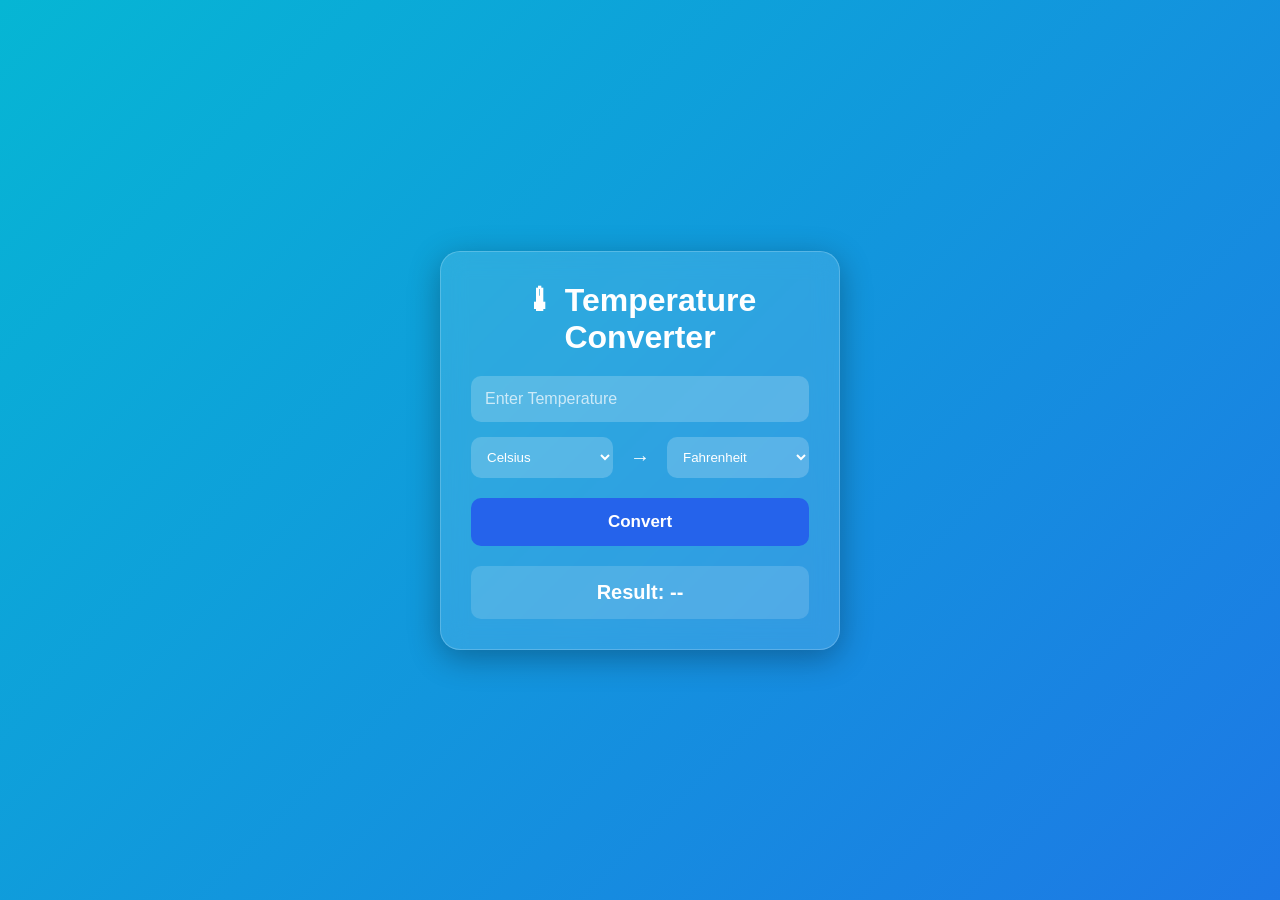
==== index.html @ 55264660 "first commit" ====
<!DOCTYPE html>
<html lang="en">
<head>
    <meta charset="UTF-8">
    <meta name="viewport" content="width=device-width, initial-scale=1.0">
    <title>Temperature Converter</title>
    <link rel="stylesheet" href="style.css">
</head>
<body>

    <div class="container">
        <h1>🌡 Temperature Converter</h1>

        <input type="number" id="temperature" placeholder="Enter Temperature">

        <div class="selectors">
            <select id="fromUnit">
                <option value="celsius">Celsius</option>
                <option value="fahrenheit">Fahrenheit</option>
                <option value="kelvin">Kelvin</option>
            </select>

            <span>→</span>

            <select id="toUnit">
                <option value="fahrenheit">Fahrenheit</option>
                <option value="celsius">Celsius</option>
                <option value="kelvin">Kelvin</option>
            </select>
        </div>

        <button onclick="convertTemperature()">Convert</button>

        <div id="result">Result: --</div>
    </div>

    <script src="script.js"></script>

</body>
</html>
---- style.css ----
*{
    margin:0;
    padding:0;
    box-sizing:border-box;
    font-family:'Segoe UI', sans-serif;
}

body{
    height:100vh;
    display:flex;
    justify-content:center;
    align-items:center;
    background:linear-gradient(
        -45deg,
        #0f172a,
        #1e293b,
        #2563eb,
        #06b6d4
    );
    background-size:400% 400%;
    animation:bgAnimation 12s ease infinite;
}

@keyframes bgAnimation{
    0%{
        background-position:0% 50%;
    }
    50%{
        background-position:100% 50%;
    }
    100%{
        background-position:0% 50%;
    }
}

.container{
    width:400px;
    padding:30px;
    border-radius:20px;
    text-align:center;

    background:rgba(255,255,255,0.12);
    backdrop-filter:blur(12px);

    border:1px solid rgba(255,255,255,0.2);

    box-shadow:
    0 8px 32px rgba(0,0,0,0.3);

    animation:fadeUp 0.8s ease;
}

@keyframes fadeUp{
    from{
        opacity:0;
        transform:translateY(20px);
    }
    to{
        opacity:1;
        transform:translateY(0);
    }
}

h1{
    color:white;
    margin-bottom:20px;
    font-size:2rem;
}

input{
    width:100%;
    padding:14px;
    border:none;
    border-radius:10px;
    outline:none;

    background:rgba(255,255,255,0.2);
    color:white;

    margin-bottom:15px;
    font-size:16px;
}

input::placeholder{
    color:rgba(255,255,255,0.7);
}

input:focus{
    box-shadow:0 0 12px rgba(255,255,255,0.4);
}

.selectors{
    display:flex;
    justify-content:space-between;
    align-items:center;
    margin-bottom:20px;
}

.selectors span{
    color:white;
    font-size:20px;
    font-weight:bold;
}

select{
    width:42%;
    padding:12px;
    border:none;
    border-radius:10px;
    outline:none;

    background:rgba(255,255,255,0.2);
    color:white;
    cursor:pointer;
}

select option{
    color:black;
}

button{
    width:100%;
    padding:14px;
    border:none;
    border-radius:10px;

    background:#2563eb;
    color:white;
    font-size:17px;
    font-weight:600;
    cursor:pointer;

    transition:0.3s;
}

button:hover{
    background:#1d4ed8;
    transform:translateY(-2px);
}

#result{
    margin-top:20px;
    padding:15px;
    border-radius:10px;

    background:rgba(255,255,255,0.15);
    color:white;

    font-size:20px;
    font-weight:bold;
}
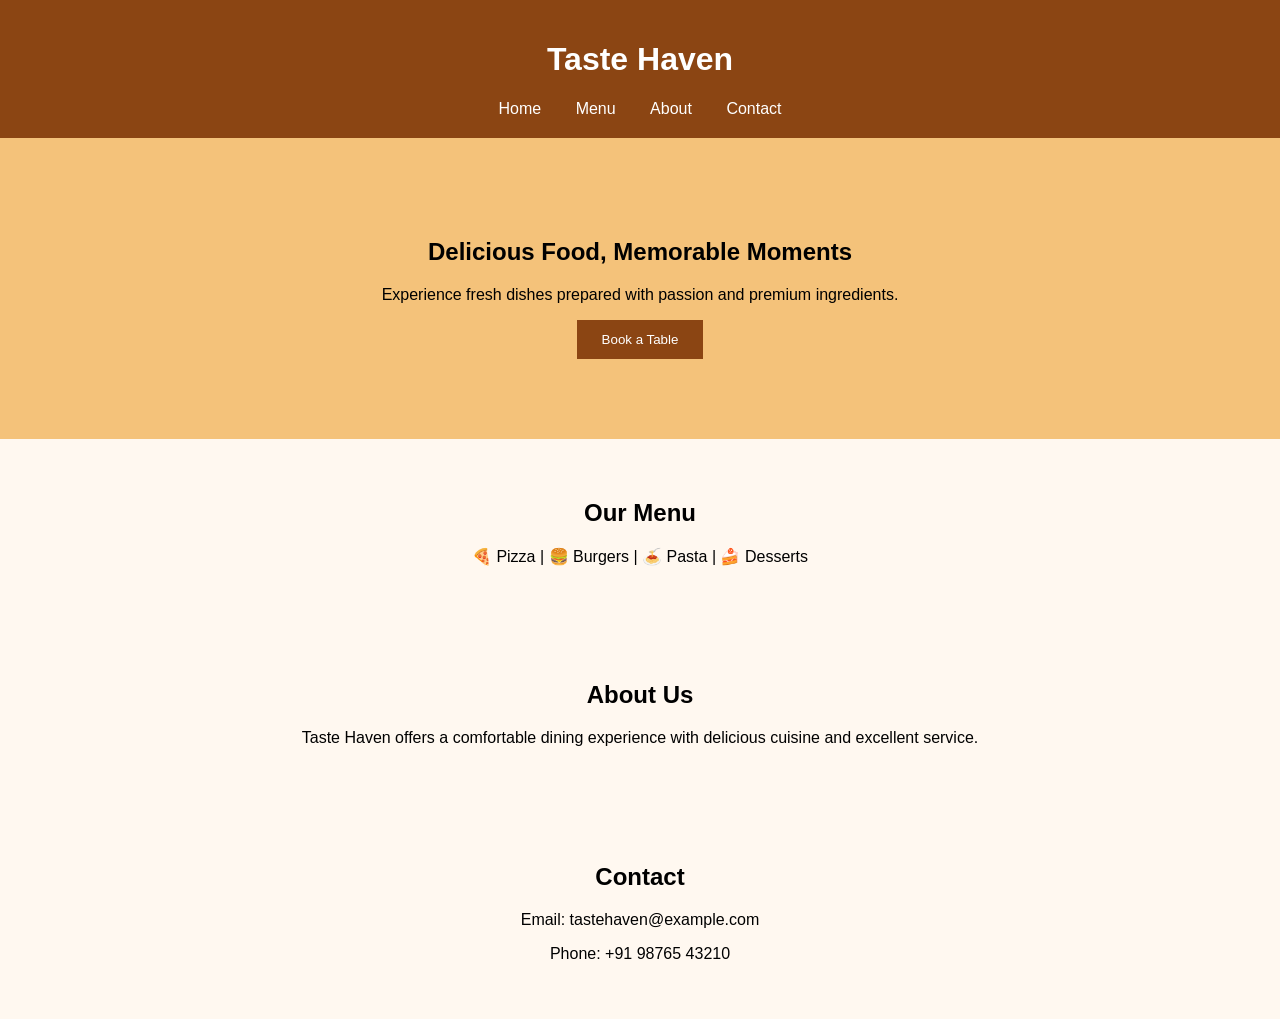
==== commit aad5efc6: "Add files via upload" ====
--- a/index.html
+++ b/index.html
@@ -1,40 +1,42 @@
 <!DOCTYPE html>
-<html lang="en">
+<html>
 <head>
-    <meta charset="UTF-8">
-    <meta name="viewport" content="width=device-width, initial-scale=1.0">
-    <title>Temperature Converter</title>
-    <link rel="stylesheet" href="style.css">
+<title>Taste Haven Restaurant</title>
+<link rel="stylesheet" href="style.css">
 </head>
 <body>
+<header>
+<h1>Taste Haven</h1>
+<nav>
+<a href="#">Home</a>
+<a href="#menu">Menu</a>
+<a href="#about">About</a>
+<a href="#contact">Contact</a>
+</nav>
+</header>
 
-    <div class="container">
-        <h1>🌡 Temperature Converter</h1>
+<section class="hero">
+<h2>Delicious Food, Memorable Moments</h2>
+<p>Experience fresh dishes prepared with passion and premium ingredients.</p>
+<button onclick="order()">Book a Table</button>
+</section>
 
-        <input type="number" id="temperature" placeholder="Enter Temperature">
+<section id="menu">
+<h2>Our Menu</h2>
+<p>🍕 Pizza | 🍔 Burgers | 🍝 Pasta | 🍰 Desserts</p>
+</section>
 
-        <div class="selectors">
-            <select id="fromUnit">
-                <option value="celsius">Celsius</option>
-                <option value="fahrenheit">Fahrenheit</option>
-                <option value="kelvin">Kelvin</option>
-            </select>
+<section id="about">
+<h2>About Us</h2>
+<p>Taste Haven offers a comfortable dining experience with delicious cuisine and excellent service.</p>
+</section>
 
-            <span>→</span>
+<section id="contact">
+<h2>Contact</h2>
+<p>Email: tastehaven@example.com</p>
+<p>Phone: +91 98765 43210</p>
+</section>
 
-            <select id="toUnit">
-                <option value="fahrenheit">Fahrenheit</option>
-                <option value="celsius">Celsius</option>
-                <option value="kelvin">Kelvin</option>
-            </select>
-        </div>
-
-        <button onclick="convertTemperature()">Convert</button>
-
-        <div id="result">Result: --</div>
-    </div>
-
-    <script src="script.js"></script>
-
+<script src="script.js"></script>
 </body>
-</html>+</html>
--- a/style.css
+++ b/style.css
@@ -1,151 +1,30 @@
-*{
-    margin:0;
-    padding:0;
-    box-sizing:border-box;
-    font-family:'Segoe UI', sans-serif;
+body{
+font-family:Arial,sans-serif;
+margin:0;
+text-align:center;
+background:#fff8f0;
 }
-
-body{
-    height:100vh;
-    display:flex;
-    justify-content:center;
-    align-items:center;
-    background:linear-gradient(
-        -45deg,
-        #0f172a,
-        #1e293b,
-        #2563eb,
-        #06b6d4
-    );
-    background-size:400% 400%;
-    animation:bgAnimation 12s ease infinite;
+header{
+background:#8b4513;
+color:white;
+padding:20px;
 }
-
-@keyframes bgAnimation{
-    0%{
-        background-position:0% 50%;
-    }
-    50%{
-        background-position:100% 50%;
-    }
-    100%{
-        background-position:0% 50%;
-    }
+nav a{
+color:white;
+margin:15px;
+text-decoration:none;
 }
-
-.container{
-    width:400px;
-    padding:30px;
-    border-radius:20px;
-    text-align:center;
-
-    background:rgba(255,255,255,0.12);
-    backdrop-filter:blur(12px);
-
-    border:1px solid rgba(255,255,255,0.2);
-
-    box-shadow:
-    0 8px 32px rgba(0,0,0,0.3);
-
-    animation:fadeUp 0.8s ease;
+.hero{
+padding:80px 20px;
+background:#f4c27a;
 }
-
-@keyframes fadeUp{
-    from{
-        opacity:0;
-        transform:translateY(20px);
-    }
-    to{
-        opacity:1;
-        transform:translateY(0);
-    }
+button{
+padding:12px 25px;
+border:none;
+background:#8b4513;
+color:white;
+cursor:pointer;
 }
-
-h1{
-    color:white;
-    margin-bottom:20px;
-    font-size:2rem;
+section{
+padding:40px;
 }
-
-input{
-    width:100%;
-    padding:14px;
-    border:none;
-    border-radius:10px;
-    outline:none;
-
-    background:rgba(255,255,255,0.2);
-    color:white;
-
-    margin-bottom:15px;
-    font-size:16px;
-}
-
-input::placeholder{
-    color:rgba(255,255,255,0.7);
-}
-
-input:focus{
-    box-shadow:0 0 12px rgba(255,255,255,0.4);
-}
-
-.selectors{
-    display:flex;
-    justify-content:space-between;
-    align-items:center;
-    margin-bottom:20px;
-}
-
-.selectors span{
-    color:white;
-    font-size:20px;
-    font-weight:bold;
-}
-
-select{
-    width:42%;
-    padding:12px;
-    border:none;
-    border-radius:10px;
-    outline:none;
-
-    background:rgba(255,255,255,0.2);
-    color:white;
-    cursor:pointer;
-}
-
-select option{
-    color:black;
-}
-
-button{
-    width:100%;
-    padding:14px;
-    border:none;
-    border-radius:10px;
-
-    background:#2563eb;
-    color:white;
-    font-size:17px;
-    font-weight:600;
-    cursor:pointer;
-
-    transition:0.3s;
-}
-
-button:hover{
-    background:#1d4ed8;
-    transform:translateY(-2px);
-}
-
-#result{
-    margin-top:20px;
-    padding:15px;
-    border-radius:10px;
-
-    background:rgba(255,255,255,0.15);
-    color:white;
-
-    font-size:20px;
-    font-weight:bold;
-}
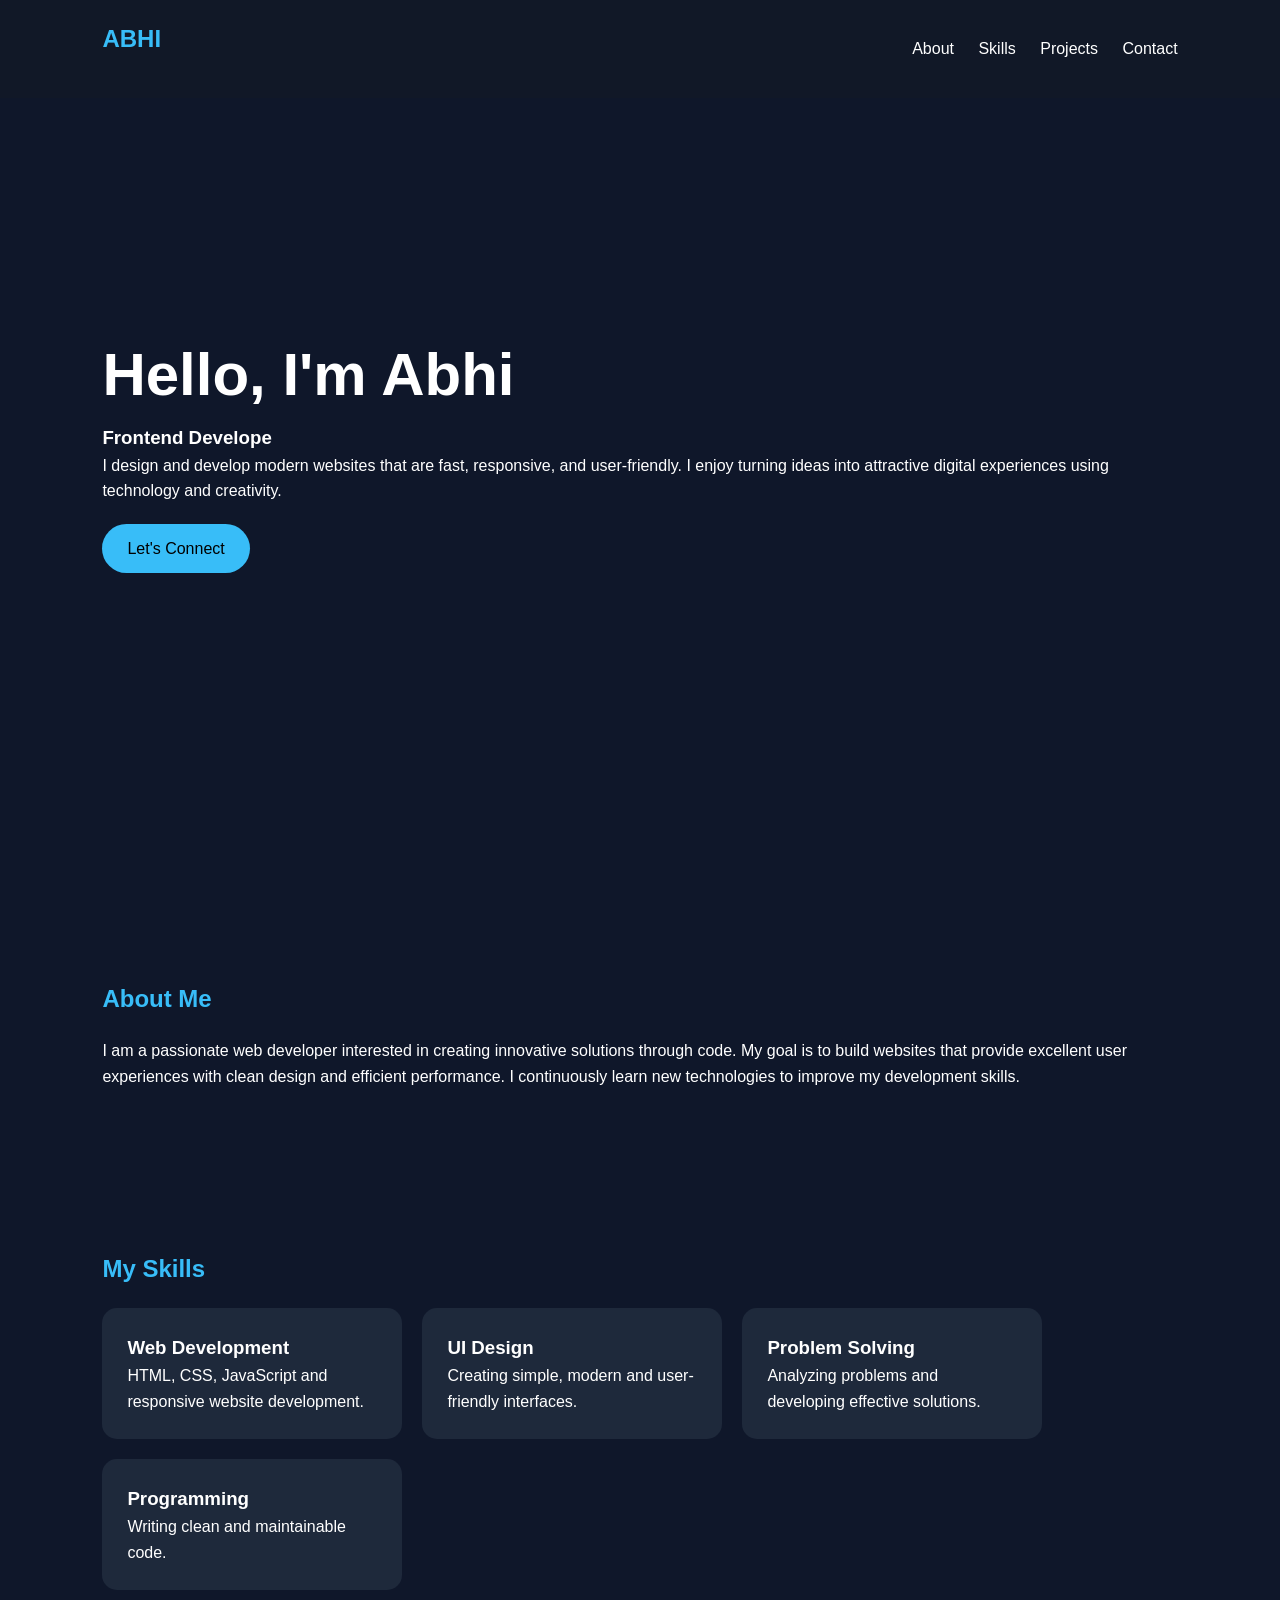
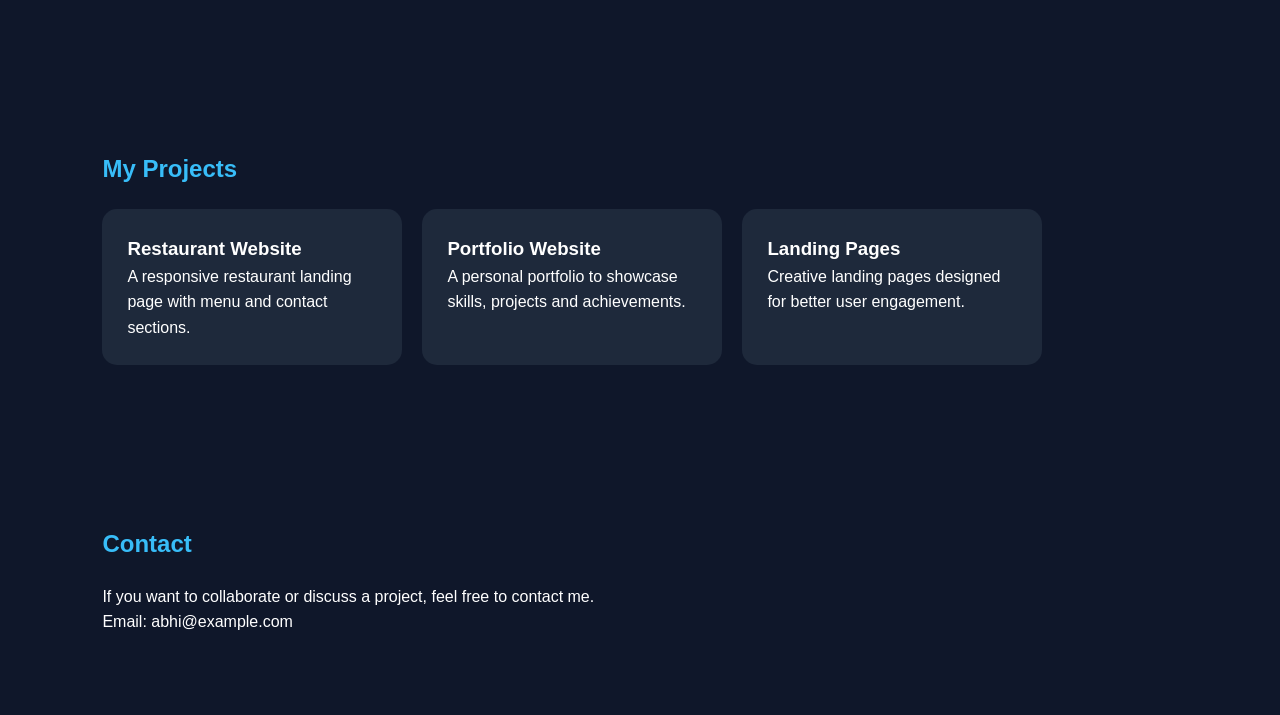
==== commit b21e4c68: "Add files via upload" ====
--- a/index.html
+++ b/index.html
@@ -1,42 +1,67 @@
 <!DOCTYPE html>
 <html>
 <head>
-<title>Taste Haven Restaurant</title>
+<title>Abhi | Portfolio</title>
 <link rel="stylesheet" href="style.css">
 </head>
 <body>
+
 <header>
-<h1>Taste Haven</h1>
 <nav>
-<a href="#">Home</a>
-<a href="#menu">Menu</a>
+<h2>ABHI</h2>
+<div>
 <a href="#about">About</a>
+<a href="#skills">Skills</a>
+<a href="#projects">Projects</a>
 <a href="#contact">Contact</a>
+</div>
 </nav>
 </header>
 
 <section class="hero">
-<h2>Delicious Food, Memorable Moments</h2>
-<p>Experience fresh dishes prepared with passion and premium ingredients.</p>
-<button onclick="order()">Book a Table</button>
-</section>
-
-<section id="menu">
-<h2>Our Menu</h2>
-<p>🍕 Pizza | 🍔 Burgers | 🍝 Pasta | 🍰 Desserts</p>
+<div>
+<h1>Hello, I'm Abhi</h1>
+<h3>Frontend Developer & Creative Designer</h3>
+<p>I design and develop modern websites that are fast, responsive, and user-friendly. 
+I enjoy turning ideas into attractive digital experiences using technology and creativity.</p>
+<a class="btn" href="#contact">Let's Connect</a>
+</div>
 </section>
 
 <section id="about">
-<h2>About Us</h2>
-<p>Taste Haven offers a comfortable dining experience with delicious cuisine and excellent service.</p>
+<h2>About Me</h2>
+<p>
+I am a passionate web developer interested in creating innovative solutions through code.
+My goal is to build websites that provide excellent user experiences with clean design and efficient performance.
+I continuously learn new technologies to improve my development skills.
+</p>
+</section>
+
+<section id="skills">
+<h2>My Skills</h2>
+<div class="cards">
+<div><h3>Web Development</h3><p>HTML, CSS, JavaScript and responsive website development.</p></div>
+<div><h3>UI Design</h3><p>Creating simple, modern and user-friendly interfaces.</p></div>
+<div><h3>Problem Solving</h3><p>Analyzing problems and developing effective solutions.</p></div>
+<div><h3>Programming</h3><p>Writing clean and maintainable code.</p></div>
+</div>
+</section>
+
+<section id="projects">
+<h2>My Projects</h2>
+<div class="cards">
+<div><h3>Restaurant Website</h3><p>A responsive restaurant landing page with menu and contact sections.</p></div>
+<div><h3>Portfolio Website</h3><p>A personal portfolio to showcase skills, projects and achievements.</p></div>
+<div><h3>Landing Pages</h3><p>Creative landing pages designed for better user engagement.</p></div>
+</div>
 </section>
 
 <section id="contact">
 <h2>Contact</h2>
-<p>Email: tastehaven@example.com</p>
-<p>Phone: +91 98765 43210</p>
+<p>If you want to collaborate or discuss a project, feel free to contact me.</p>
+<p>Email: abhi@example.com</p>
 </section>
 
 <script src="script.js"></script>
 </body>
-</html>
+</html>
--- a/style.css
+++ b/style.css
@@ -1,30 +1,12 @@
-body{
-font-family:Arial,sans-serif;
-margin:0;
-text-align:center;
-background:#fff8f0;
-}
-header{
-background:#8b4513;
-color:white;
-padding:20px;
-}
-nav a{
-color:white;
-margin:15px;
-text-decoration:none;
-}
-.hero{
-padding:80px 20px;
-background:#f4c27a;
-}
-button{
-padding:12px 25px;
-border:none;
-background:#8b4513;
-color:white;
-cursor:pointer;
-}
-section{
-padding:40px;
-}
+*{margin:0;padding:0;box-sizing:border-box;font-family:Arial}
+body{background:#0f172a;color:white;line-height:1.6}
+header{padding:20px 8%;background:#111827;position:fixed;width:100%;top:0}
+nav{display:flex;justify-content:space-between;align-items:center}
+nav a{color:white;text-decoration:none;margin-left:20px}
+.hero{height:100vh;display:flex;align-items:center;padding:0 8%}
+h1{font-size:60px}
+h2{color:#38bdf8;margin-bottom:20px}
+section{padding:80px 8%}
+.btn{background:#38bdf8;color:black;padding:12px 25px;border-radius:25px;text-decoration:none;display:inline-block;margin-top:20px}
+.cards{display:flex;gap:20px;flex-wrap:wrap}
+.cards div{background:#1e293b;padding:25px;border-radius:15px;max-width:300px}
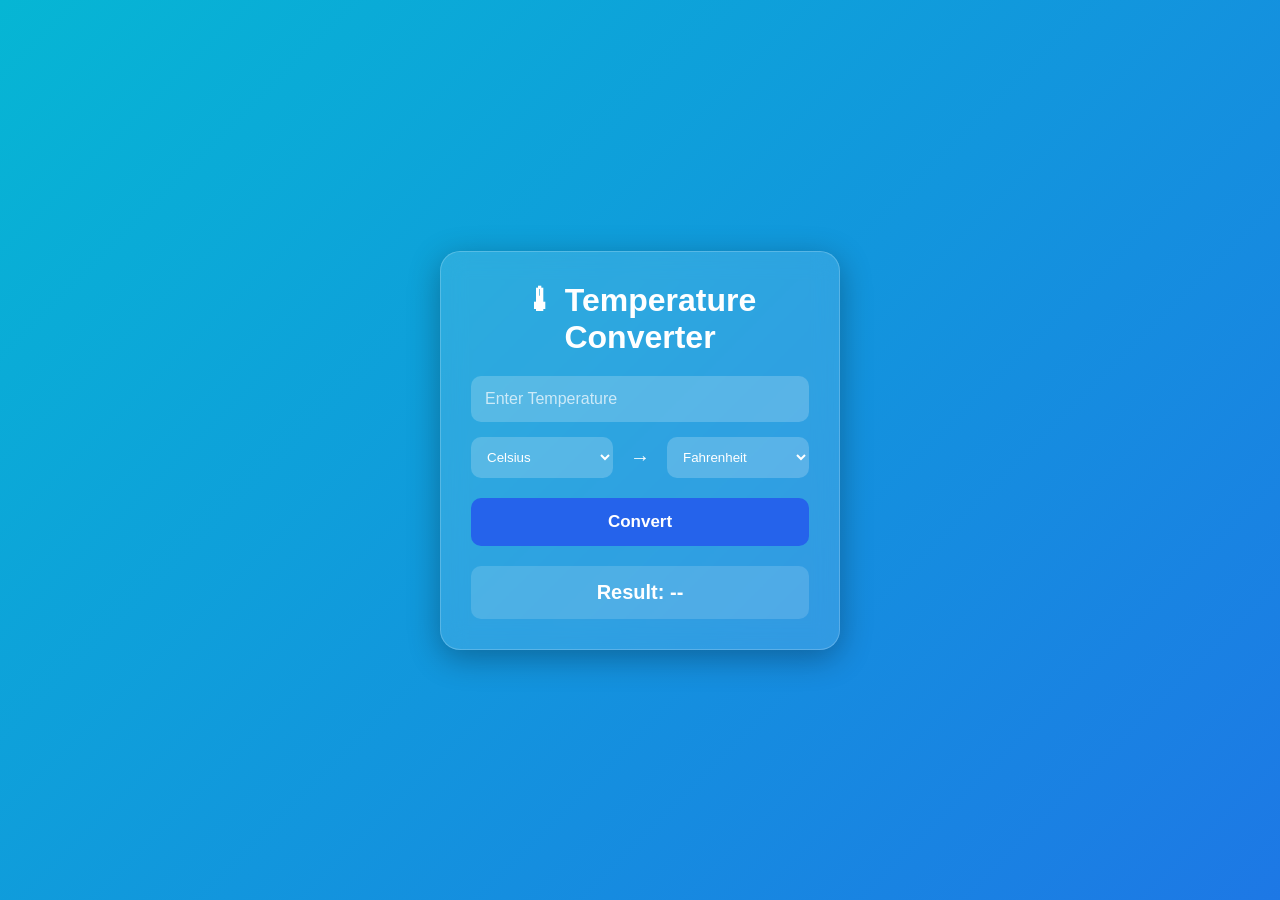
==== commit e3da0bc3: "Add files via upload" ====
--- a/index.html
+++ b/index.html
@@ -1,67 +1,40 @@
 <!DOCTYPE html>
-<html>
+<html lang="en">
 <head>
-<title>Abhi | Portfolio</title>
-<link rel="stylesheet" href="style.css">
+    <meta charset="UTF-8">
+    <meta name="viewport" content="width=device-width, initial-scale=1.0">
+    <title>Temperature Converter</title>
+    <link rel="stylesheet" href="style.css">
 </head>
 <body>
 
-<header>
-<nav>
-<h2>ABHI</h2>
-<div>
-<a href="#about">About</a>
-<a href="#skills">Skills</a>
-<a href="#projects">Projects</a>
-<a href="#contact">Contact</a>
-</div>
-</nav>
-</header>
+    <div class="container">
+        <h1>🌡 Temperature Converter</h1>
 
-<section class="hero">
-<div>
-<h1>Hello, I'm Abhi</h1>
-<h3>Frontend Developer & Creative Designer</h3>
-<p>I design and develop modern websites that are fast, responsive, and user-friendly. 
-I enjoy turning ideas into attractive digital experiences using technology and creativity.</p>
-<a class="btn" href="#contact">Let's Connect</a>
-</div>
-</section>
+        <input type="number" id="temperature" placeholder="Enter Temperature">
 
-<section id="about">
-<h2>About Me</h2>
-<p>
-I am a passionate web developer interested in creating innovative solutions through code.
-My goal is to build websites that provide excellent user experiences with clean design and efficient performance.
-I continuously learn new technologies to improve my development skills.
-</p>
-</section>
+        <div class="selectors">
+            <select id="fromUnit">
+                <option value="celsius">Celsius</option>
+                <option value="fahrenheit">Fahrenheit</option>
+                <option value="kelvin">Kelvin</option>
+            </select>
 
-<section id="skills">
-<h2>My Skills</h2>
-<div class="cards">
-<div><h3>Web Development</h3><p>HTML, CSS, JavaScript and responsive website development.</p></div>
-<div><h3>UI Design</h3><p>Creating simple, modern and user-friendly interfaces.</p></div>
-<div><h3>Problem Solving</h3><p>Analyzing problems and developing effective solutions.</p></div>
-<div><h3>Programming</h3><p>Writing clean and maintainable code.</p></div>
-</div>
-</section>
+            <span>→</span>
 
-<section id="projects">
-<h2>My Projects</h2>
-<div class="cards">
-<div><h3>Restaurant Website</h3><p>A responsive restaurant landing page with menu and contact sections.</p></div>
-<div><h3>Portfolio Website</h3><p>A personal portfolio to showcase skills, projects and achievements.</p></div>
-<div><h3>Landing Pages</h3><p>Creative landing pages designed for better user engagement.</p></div>
-</div>
-</section>
+            <select id="toUnit">
+                <option value="fahrenheit">Fahrenheit</option>
+                <option value="celsius">Celsius</option>
+                <option value="kelvin">Kelvin</option>
+            </select>
+        </div>
 
-<section id="contact">
-<h2>Contact</h2>
-<p>If you want to collaborate or discuss a project, feel free to contact me.</p>
-<p>Email: abhi@example.com</p>
-</section>
+        <button onclick="convertTemperature()">Convert</button>
 
-<script src="script.js"></script>
+        <div id="result">Result: --</div>
+    </div>
+
+    <script src="script.js"></script>
+
 </body>
 </html>
--- a/style.css
+++ b/style.css
@@ -1,12 +1,151 @@
-*{margin:0;padding:0;box-sizing:border-box;font-family:Arial}
-body{background:#0f172a;color:white;line-height:1.6}
-header{padding:20px 8%;background:#111827;position:fixed;width:100%;top:0}
-nav{display:flex;justify-content:space-between;align-items:center}
-nav a{color:white;text-decoration:none;margin-left:20px}
-.hero{height:100vh;display:flex;align-items:center;padding:0 8%}
-h1{font-size:60px}
-h2{color:#38bdf8;margin-bottom:20px}
-section{padding:80px 8%}
-.btn{background:#38bdf8;color:black;padding:12px 25px;border-radius:25px;text-decoration:none;display:inline-block;margin-top:20px}
-.cards{display:flex;gap:20px;flex-wrap:wrap}
-.cards div{background:#1e293b;padding:25px;border-radius:15px;max-width:300px}
+*{
+    margin:0;
+    padding:0;
+    box-sizing:border-box;
+    font-family:'Segoe UI', sans-serif;
+}
+
+body{
+    height:100vh;
+    display:flex;
+    justify-content:center;
+    align-items:center;
+    background:linear-gradient(
+        -45deg,
+        #0f172a,
+        #1e293b,
+        #2563eb,
+        #06b6d4
+    );
+    background-size:400% 400%;
+    animation:bgAnimation 12s ease infinite;
+}
+
+@keyframes bgAnimation{
+    0%{
+        background-position:0% 50%;
+    }
+    50%{
+        background-position:100% 50%;
+    }
+    100%{
+        background-position:0% 50%;
+    }
+}
+
+.container{
+    width:400px;
+    padding:30px;
+    border-radius:20px;
+    text-align:center;
+
+    background:rgba(255,255,255,0.12);
+    backdrop-filter:blur(12px);
+
+    border:1px solid rgba(255,255,255,0.2);
+
+    box-shadow:
+    0 8px 32px rgba(0,0,0,0.3);
+
+    animation:fadeUp 0.8s ease;
+}
+
+@keyframes fadeUp{
+    from{
+        opacity:0;
+        transform:translateY(20px);
+    }
+    to{
+        opacity:1;
+        transform:translateY(0);
+    }
+}
+
+h1{
+    color:white;
+    margin-bottom:20px;
+    font-size:2rem;
+}
+
+input{
+    width:100%;
+    padding:14px;
+    border:none;
+    border-radius:10px;
+    outline:none;
+
+    background:rgba(255,255,255,0.2);
+    color:white;
+
+    margin-bottom:15px;
+    font-size:16px;
+}
+
+input::placeholder{
+    color:rgba(255,255,255,0.7);
+}
+
+input:focus{
+    box-shadow:0 0 12px rgba(255,255,255,0.4);
+}
+
+.selectors{
+    display:flex;
+    justify-content:space-between;
+    align-items:center;
+    margin-bottom:20px;
+}
+
+.selectors span{
+    color:white;
+    font-size:20px;
+    font-weight:bold;
+}
+
+select{
+    width:42%;
+    padding:12px;
+    border:none;
+    border-radius:10px;
+    outline:none;
+
+    background:rgba(255,255,255,0.2);
+    color:white;
+    cursor:pointer;
+}
+
+select option{
+    color:black;
+}
+
+button{
+    width:100%;
+    padding:14px;
+    border:none;
+    border-radius:10px;
+
+    background:#2563eb;
+    color:white;
+    font-size:17px;
+    font-weight:600;
+    cursor:pointer;
+
+    transition:0.3s;
+}
+
+button:hover{
+    background:#1d4ed8;
+    transform:translateY(-2px);
+}
+
+#result{
+    margin-top:20px;
+    padding:15px;
+    border-radius:10px;
+
+    background:rgba(255,255,255,0.15);
+    color:white;
+
+    font-size:20px;
+    font-weight:bold;
+}
